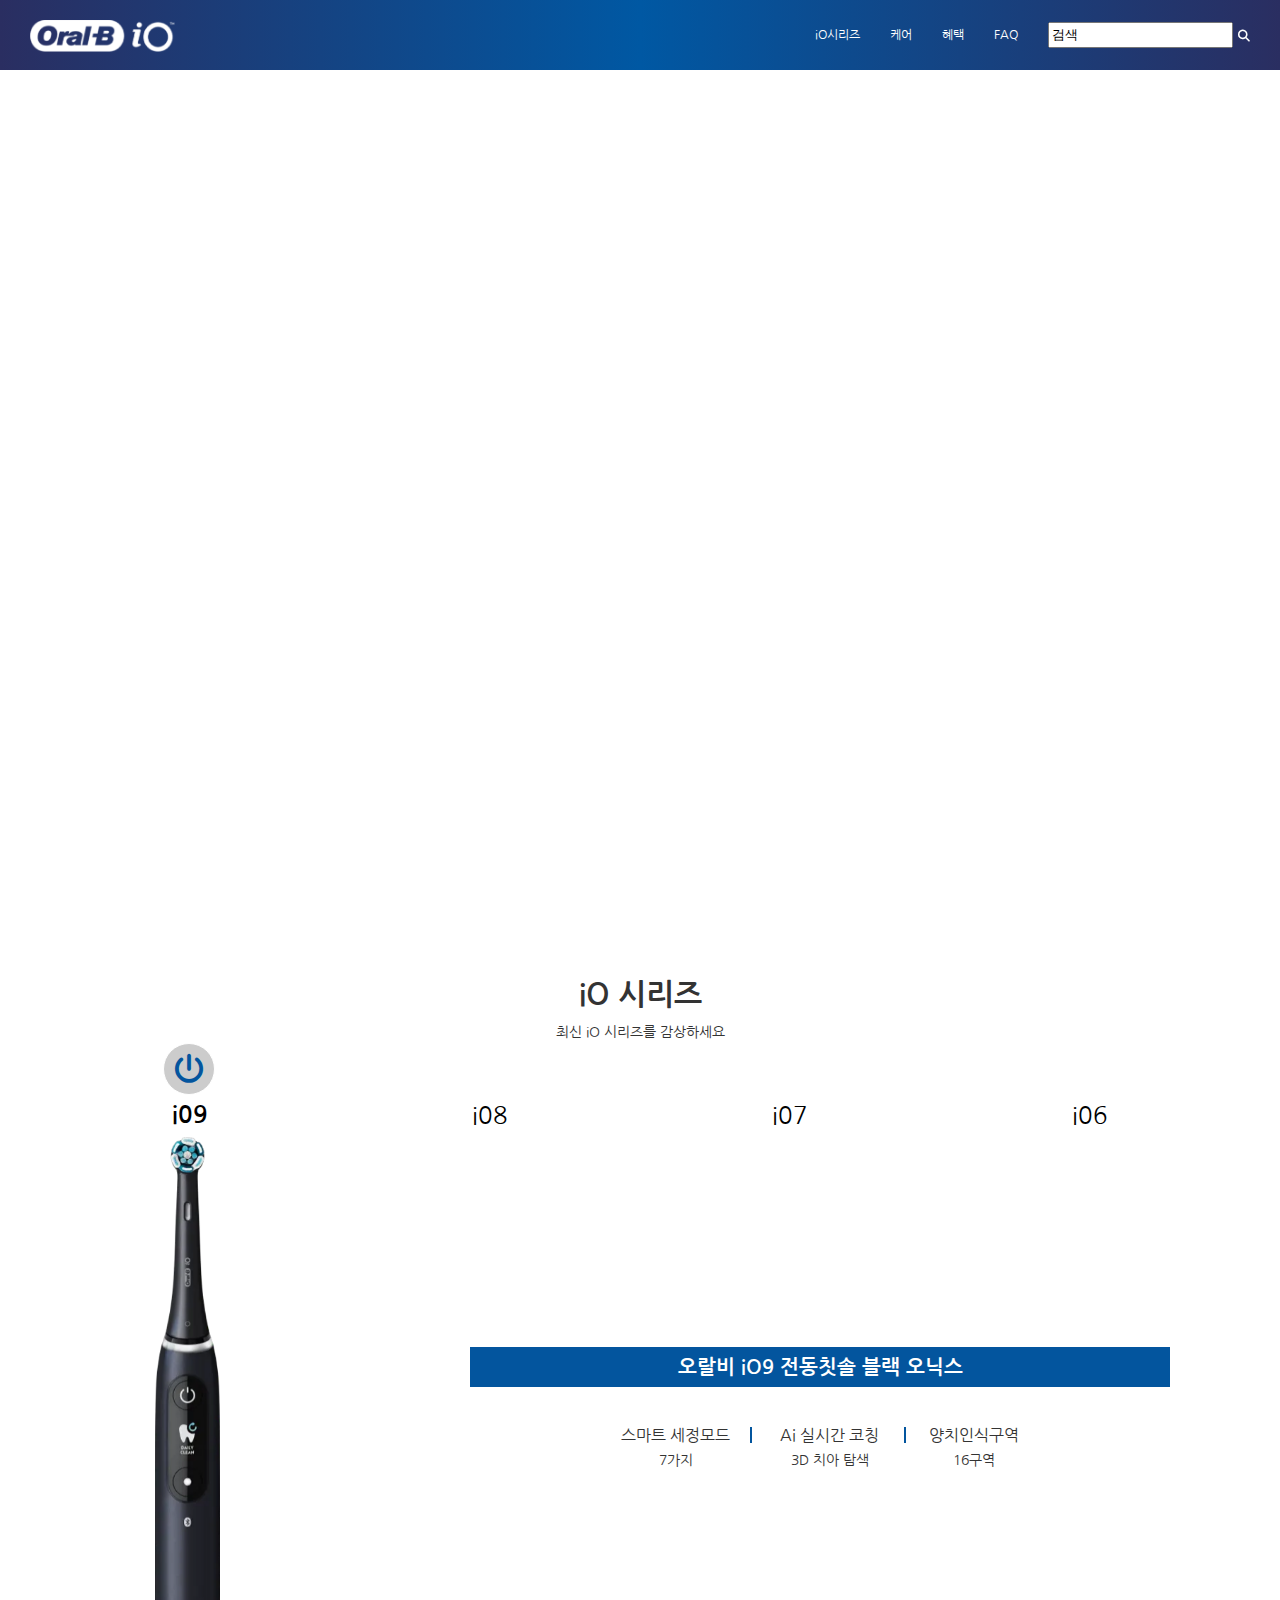
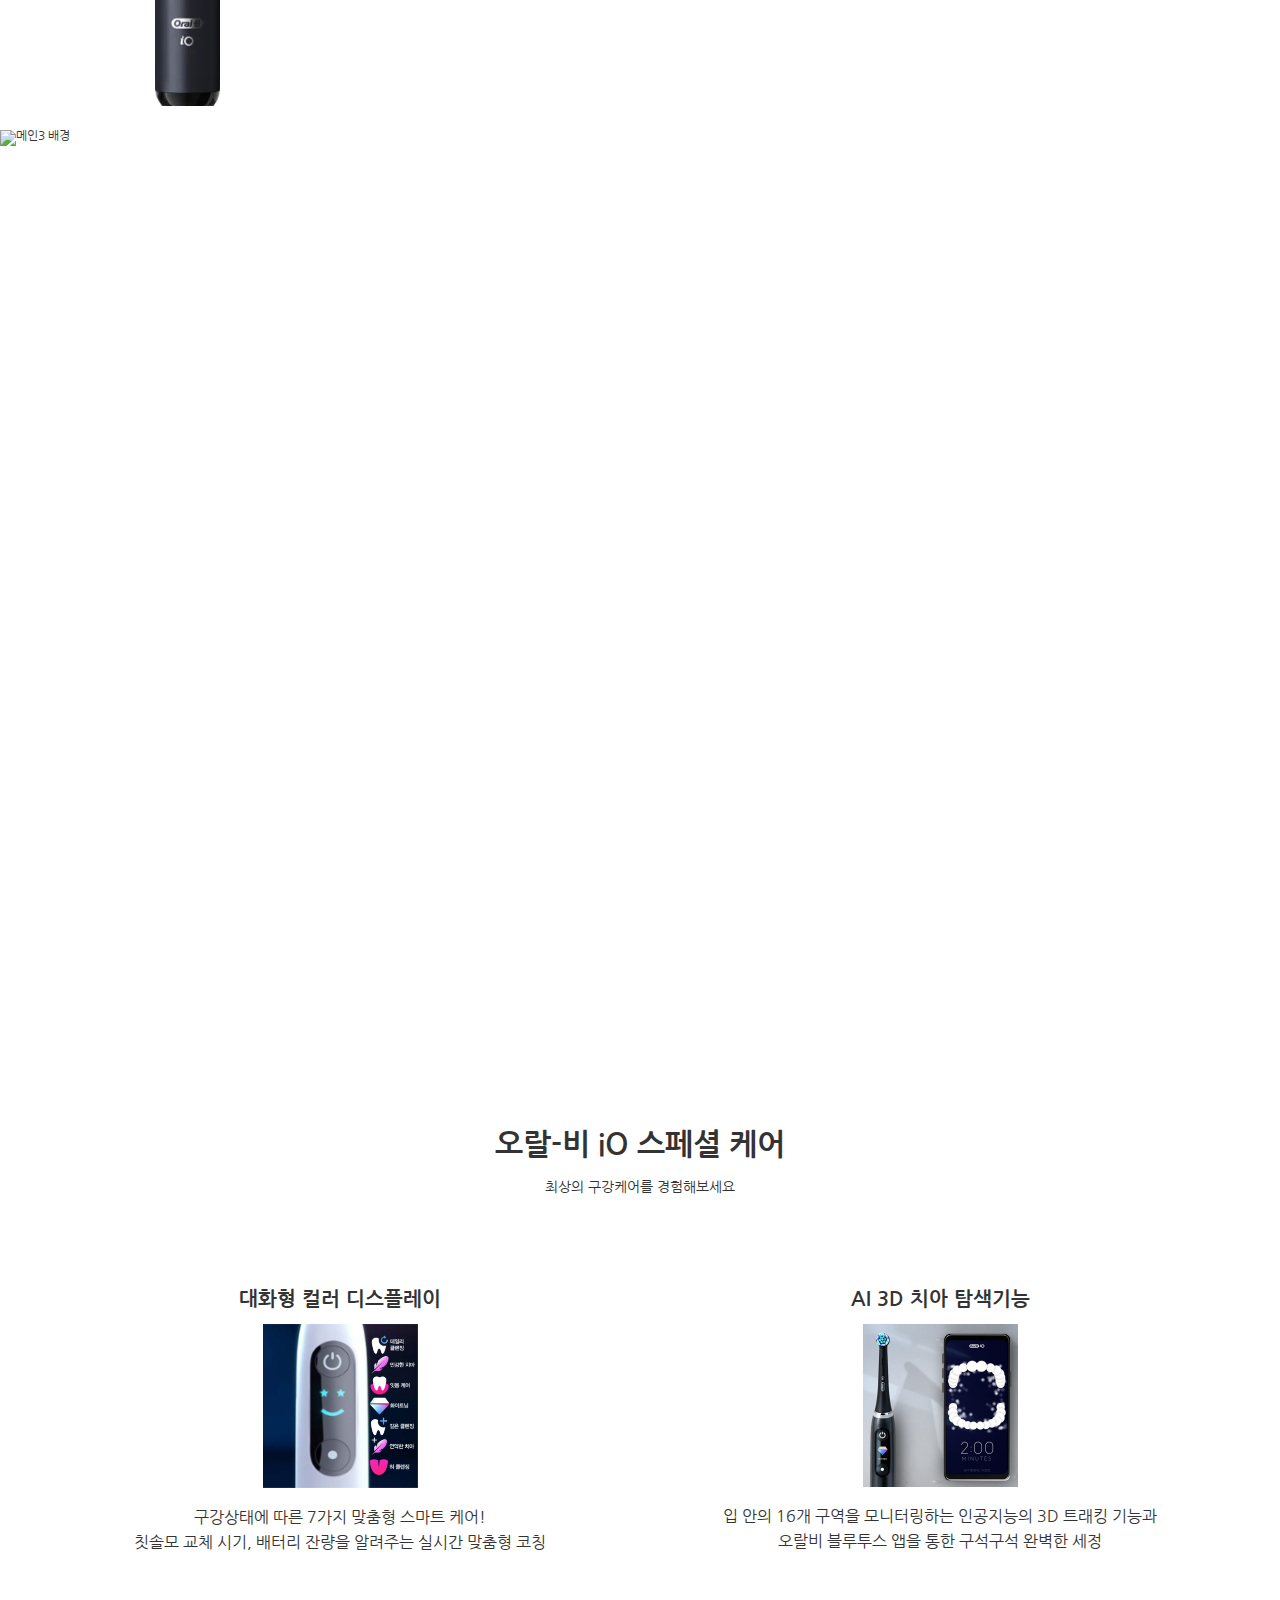
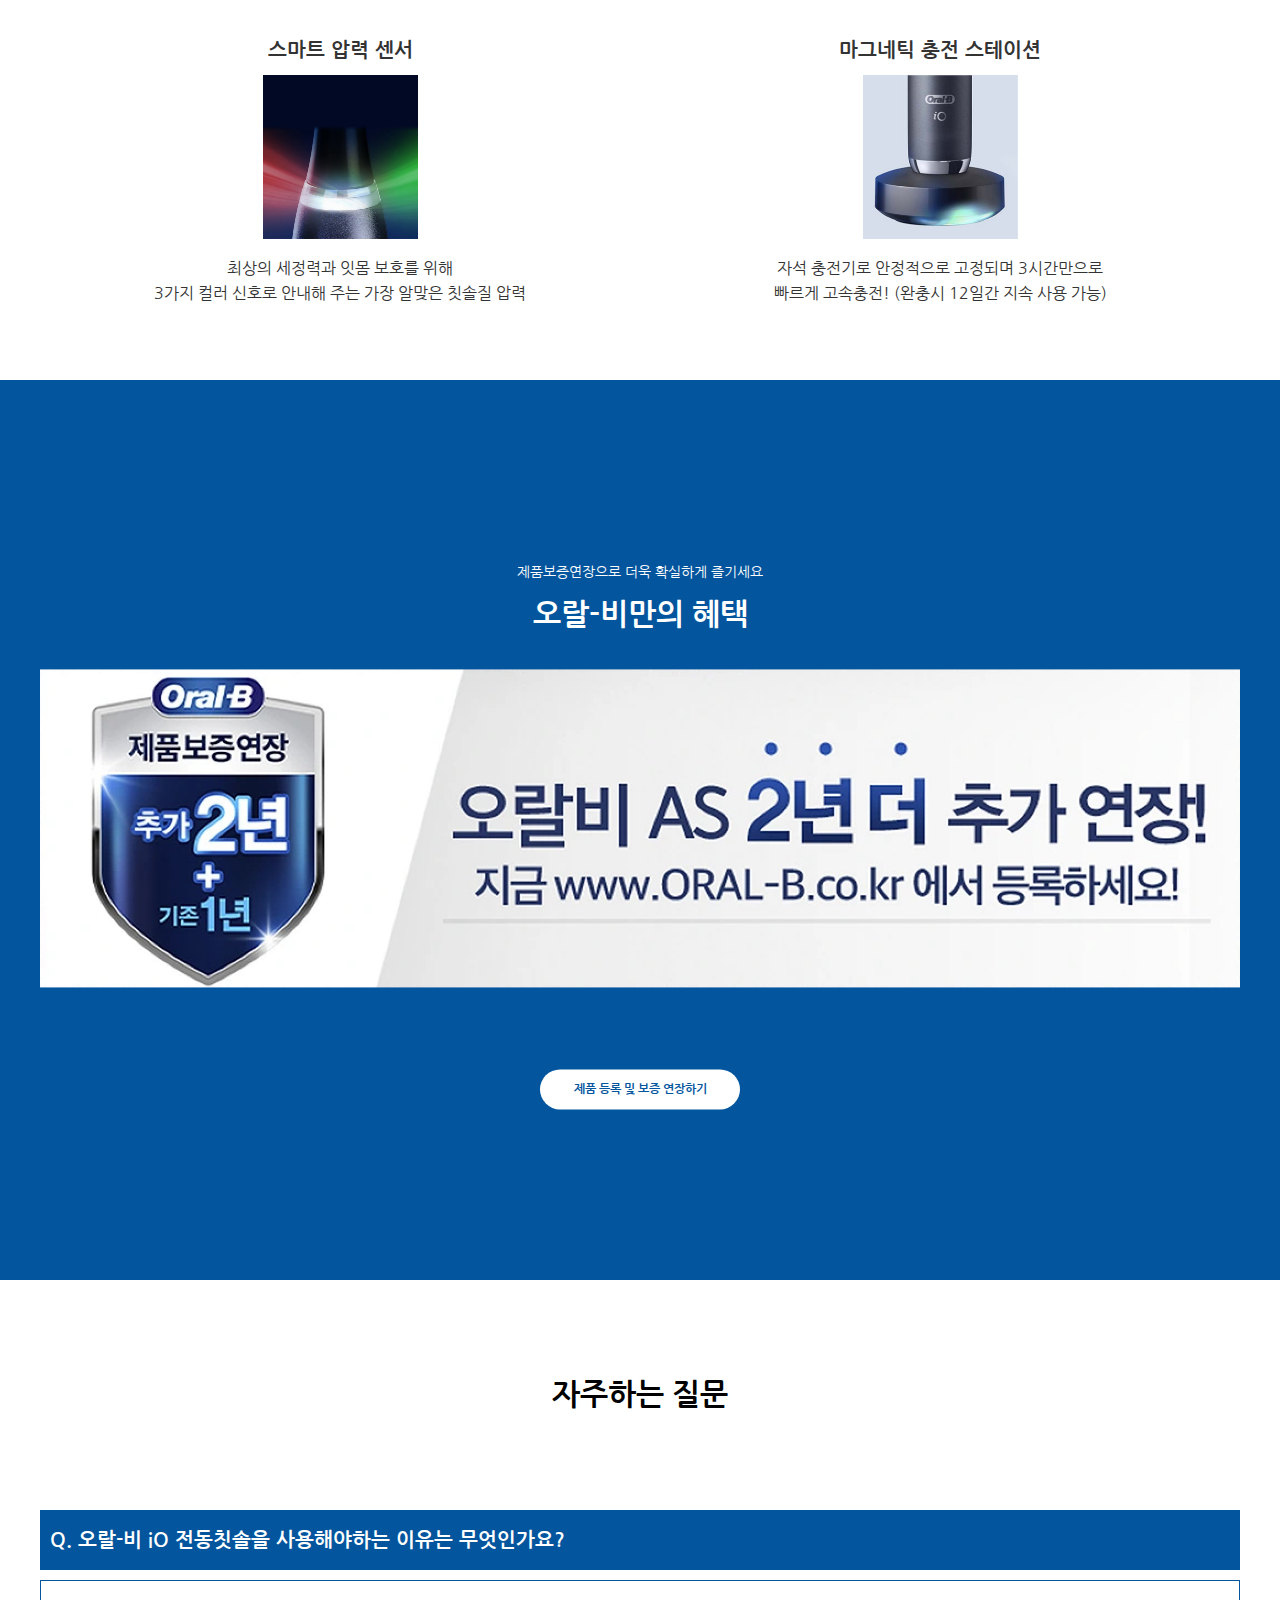
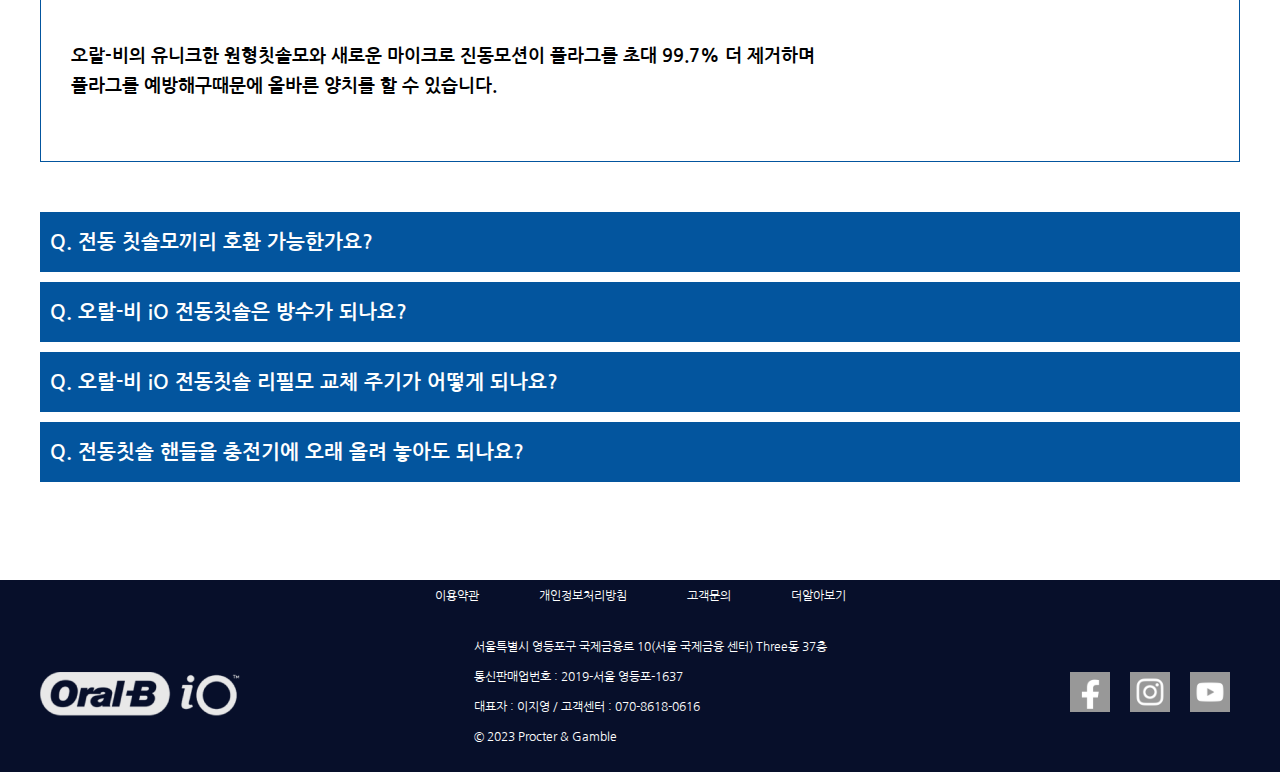
==== index.html @ 9d067ac3 "스크롤 레이아웃" ====
<!DOCTYPE html>
<html lang="en">
<head>
    <meta charset="UTF-8">
    <meta name="viewport" content="width=device-width, initial-scale=1.0">
    <title>오랄비</title>
    <!-- 초기화 -->
    <link rel="stylesheet" href="./css/reset.css" type="text/css">

    <!-- 기본 css -->
    <link rel="stylesheet" href="./css/base.css" type="text/css">

    <!-- 메인 css -->
    <link rel="stylesheet" href="./css/main.css" type="text/css">

    <!-- 아이콘폰트 -->
    <link rel="stylesheet" href="https://cdnjs.cloudflare.com/ajax/libs/font-awesome/6.4.0/css/all.min.css" type="text/css">

    <!-- 접두사를 자동으로 붙여주는 스크립트 -->
    <script src="./script/prefixfree.min.js"></script>

    <!-- 제이쿼리 라이브러리 cdn방식-->
    <script src="https://ajax.googleapis.com/ajax/libs/jquery/1.8/jquery.min.js"></script> 
</head>
<body>
    <!-- 헤더 -->
    <header>
        <h1>
            <a href="index.html" title="오랄비 바로가기">
                <img src="./images/hd_logo.png" alt="로고">
            </a>
        </h1>
        <nav>
            <ul class="gnb">
                <li><a href="#" title="iO시리즈 바로가기">iO시리즈</a></li>
                <li><a href="#" title="케어 바로가기">케어</a></li>
                <li><a href="#" title="혜택 바로가기">혜택</a></li>
                <li><a href="#" title="FAQ 바로가기">FAQ</a></li>

                <input type="text" value="검색" id="search">
                <label for="search">
                    <i class="fa-solid fa-magnifying-glass"></i>
                </label>
            </ul>
        </nav>


        <!-- 원형내비게이션 -->
            <ul class="lnb">
                <li><div class="bar">&nbsp;</div><a href="#main_2">iO</a></li>
                <li><div class="bar">&nbsp;</div><a href="#main_3">광고</a></li>
                <li><div class="bar">&nbsp;</div><a href="#main_4">케어</a></li>
                <li><div class="bar">&nbsp;</div><a href="#main_5">혜택</a></li>
                <li><div class="bar">&nbsp;</div><a href="#main_6">FAQ</a></li>
            </ul>
            
        
    </header>
    <!-- 5번 -->
    <script>
        const header01 = document.querySelector('header');

        window.addEventListener('scroll', function(){
            sPos = window.pageYOffset;
            if(sPos>=70){
                header01.className = 'headerUp';
            }else{
                header01.classList.remove='headerUp';
                header01.className='headerDown';
            }

        });


        $(document).ready(function(){
            $(window).scroll(function(){
                let sPos = $(window).scrollTop();

                // 스크롤 값에 맞게 lnb 색깔 바뀌기
                $('.lnb').hide();
                if(sPos>700){
                $('.lnb').show();
                }else{
                $('.lnb').hide();
                }

                // 스크롤 값에 맞게 파란색 원 바뀌기
                if(sPos>700){
                    $('.lnb>li').removeClass('lnb_act2');

                    $('.lnb>li:first-child').addClass('lnb_act');

                }
               if(sPos>1700){
                    $('.lnb>li').removeClass('lnb_act');

                    $('.lnb>li:nth-child(2)').addClass('lnb_act2');
                }
                if(sPos>2600){
                    $('.lnb>li').removeClass('lnb_act2');

                    $('.lnb>li:nth-child(3)').addClass('lnb_act');
                }
                if(sPos>3600){
                   $('.lnb>li').removeClass('lnb_act');

                    $('.lnb>li:nth-child(4)').addClass('lnb_act2');
                }
                if(sPos>4500){
                    $('.lnb>li').removeClass('lnb_act2');

                    $('.lnb>li:last-child').addClass('lnb_act');
                }

            });
        });
    </script>



    <!-- 메인 -->
    <main>
        <!-- 메인1 -->
        <section class="main1_wrap">
            <article class="main1">
                <h2>메인 비디오</h2>
                <video id="main1_bg" src="./images/main_vid.mp4" autoplay loop muted playsinline>
                    <track kind="captions" src="./caption/main1_subtitle.vtt" srclang="ko" label="jejuvid" default>
                    <strong> "이 브라우저는 video 태그를 지원하지 않습니다."</strong>
                </video>
                    <div class="main1_div">
                        <p id="main1_txt1">집에서 경험하는</p>
                        <p id="main1_txt2">프로페셔널한 케어</p>
                        <div class="img_box" >
                            <img id="main1_txt3" src="./images/hd_logo.png" alt="오랄비 iO로고">
                        </div>   
                    </div>
                    <!-- 스크롤 -->
                    <div class="scroll">
                        <i class="fa-solid fa-computer-mouse"></i><br>
                        <i class="fa-solid fa-chevron-down"></i>
                    </div>
                    
            </article>
        </section>

        
        <!-- 메인 1 글자 날라오기 스크립트 -->
        <script>
            document.addEventListener('DOMContentLoaded', function(){
                let main1_txt1 = document.querySelector('#main1_txt1');

                let main1_txt2 = document.querySelector('#main1_txt2');
                
                let main1_txt3 =document.querySelector('#main1_txt3');

                let main1_bg = document.querySelector('#main1_bg');

                let main1_scroll;


                //윈도우에 스크롤이 생기면 할 일
                window.addEventListener('scroll', ()=>{
                    main1_scroll = window.pageYOffset;
                    console.log(main1_scroll);

                    if(main1_scroll > 20){
                        main1_txt1.className = 'active1';//기존의 클래스를 모두 없애고 액티브 적용
                    }else{
                        main1_txt1.classList.remove = 'active1';
                    }
                    if(main1_scroll >70){
                        main1_txt2.className = 'active1';
                    }else{
                        main1_txt2.classList.remove = 'active1';
                    }
                    if(main1_scroll> 80){
                        main1_txt3.className = 'active1';
                    }else{
                        main1_txt3.classList.remove='active1'
                    }
                    
                });
            });

            $(document).ready(function(){

                function scrollDown(){
                    $('.scroll').animate({'top':'82%'},1500).animate({'top':'80%'});
                }
                let Timer = setInterval(scrollDown,1000)
            });
    </script>


        <!-- 메인 2 io 시리즈 소개 -->
        <section class="main2" id="main_2">
            <h2>iO 시리즈</h2>
            <p>최신 iO 시리즈를 감상하세요</p>
            <article class="main3_tab-content">
                    <h3>iO series</h3>
                    <div class="tab_wrapper">
                        <div class="tab_nav">
                            <span class="power">
                                <i class="fa-solid fa-power-off"></i>
                            </span>
                            <ul class="tab_menu">
                                <li class="io_act"><a href="#tab-1">i09</a></li>
                                <li><a href="#tab-2">i08</a></li>
                                <li><a href="#tab-3">i07</a></li>
                                <li><a href="#tab-4">i06</a></li>
                            </ul>
                            
                        </div>
    
                        <div id="tab-content">
                            <ul id="tab-1">
                                <li>
                                    <img src="./images/main3_01.png" alt="io09">
                                </li>
                                <li>
                                    <div class="io_right">
                                        <p>오랄비 iO9 전동칫솔 블랙 오닉스</p>
                                        <ul class="io_intro">
                                            <li>스마트 세정모드 <p>7가지</p></li>
                                            <li>Ai 실시간 코칭 <p>3D 치아 탐색</p> </li>
                                            <li>양치인식구역<p>16구역</p></li>
                                        </ul>
                                    </div>
                                </li>
                            </ul>

                            <ul id="tab-2">
                                <li>
                                    <img src="./images/main3_02.png" alt="io08">
                                </li>
                                <li>
                                    <div class="io_right">
                                        <p>오랄비 iO8 전동칫솔 바이올렛 아메트린</p>
                                        <ul class="io_intro">
                                            <li>스마트 세정모드 <p>6가지</p></li>
                                            <li>Ai 실시간 코칭  <p>일반 탐색</p></li>
                                            <li>양치인식구역 <p>6구역</p></li>
                                        </ul>
                                    </div>
                                </li>
                            </ul>

                            <ul id="tab-3">
                                <li>
                                    <img src="./images/main3_03.png" alt="io07">
                                </li>
                                <li>
                                    <div class="io_right">
                                        <p>오랄비 iO7 전동칫솔 화이트 알라바스터</p>
                                        <ul class="io_intro">
                                            <li>스마트 세정모드 <p>5가지</p></li>
                                            <li>Ai 실시간 코칭 <p>일반 탐색</p></li>
                                            <li>양치인식구역 <p>6구역</p></li>
                                        </ul>
                                    </div>
                                </li>
                            </ul>

                            <ul id="tab-4">
                                <li>
                                    <img src="./images/main3_04.png" alt="io06">
                                </li>
                                <li>
                                    <div class="io_right">
                                        <p>오랄비 iO6 전동칫솔 그레이 오팔</p>
                                        <ul class="io_intro">
                                            <li>스마트 세정모드<p>4가지</p></li>
                                            <li>Ai 실시간 코칭<p>일반 탐색</p></li>
                                            <li>양치인식구역<p>6구역</p></li>
                                        </ul>
                                    </div><!--io_right end-->
                                </li>
                            </ul>
                        </div><!--tab-content end-->
                    </div><!--tab_wrapper end-->
            </article>
        </section>        
            <!-- 메인2 탭컨텐츠 스크립트 -->
            <script>
            const tabMenu = document.querySelectorAll('.tab_menu > li');
            const tabContent = document.querySelectorAll('#tab-content > ul');
            const power = document.querySelector('.power');

            //iO9를 클릭했을 때, 모든 div들이 안보인 뒤에, 선택한 것만 보이게 하기
            //showContent함수
            function showContent(num){
                tabContent.forEach(function(tab_txt){//탭컨텐트의 div를 tab_txt로,,,
                    tab_txt.style.display = 'none';
                });
                tabContent[num].style.display = 'block';
            }
            //맨 첫번째 iO9만 보이게 하기
            showContent(0);


            //iO9글자 클릭이벤트 걸기(반복문)
            tabMenu.forEach(function(tab_txt, idx){
                tab_txt.addEventListener('click', function(e){//e=매개변수
                    e.preventDefault();//a링크의 기본 기능 막기
                    showContent(idx);
                    movePower(idx); 
                });
            });

            //power 움직이는 함수
            function movePower(num){//숫자가 들어오면
                let newLeft = tabMenu[num].offsetLeft;
                let newWidth = tabMenu[num].offsetWidth;
                console.log(newLeft, newWidth);

                power.style.left = newLeft + 'px';
                power.style.width = newWidth +'px';
            }


            // iO글자 굵게하기
            $(document).ready(function(){
                $('.tab_menu>li').click(function(){
                    $(this).siblings().removeClass('io_act');
                    $(this).addClass('io_act');
                    
                });
            });
            </script> 




        <!-- 메인 3 프로패셔널 -->
        <article class="main3" id="main_3">
            <h2>프로페셔널</h2>
            <img src="./images/main2_vid.gif" alt="메인3 배경">
            <div class="main3_div">
                <p id="main3_txt1">유니크한 <span>원형칫솔모</span>와<br><span>마이크로 진동모션</span>으로</p>
                <p id="main3_txt2">플라그를 <span>99.7%</span> 더 제거</p>
                    
            </div>
        </article>


        <!-- 메인3 글자 날라오기 스크립트-->
        <script>
            document.addEventListener('DOMContentLoaded', function(){
                let main3_txt1 = document.querySelector('#main3_txt1');

                let main3_txt2 = document.querySelector('#main3_txt2');
                
                let main3_txt3 =document.querySelector('#main3_txt3');

                let main3_bg = document.querySelector('#main3_bg');

                let main3_scroll;


                //윈도우에 스크롤이 생기면 할 일
                window.addEventListener('scroll', ()=>{
                    main3_scroll = window.pageYOffset;
                    console.log(main3_scroll);

                    if(main3_scroll > 1452){
                        main3_txt1.className = 'active';//기존의 클래스를 모두 없애고 액티브 적용
                    }else{
                        main3_txt1.classList.remove = 'active';
                    }
                    if(main3_scroll >1752){
                        main3_txt2.className = 'active';
                    }else{
                        main3_txt2.classList.remove = 'active';
                    }
                });
            });
    </script>
    


    <!-- 메인 4 -->
    <article class="main4" id="main_4">
        <h2>오랄-비 iO 스페셜 케어</h2>
        <p>최상의 구강케어를 경험해보세요</p>
        <ul class="main4_box">
            <li>
                <p class="box_title">대화형 컬러 디스플레이</p>
                <img src="./images/main4_01.png" alt="컬러디스플레이">
                <p class="box_p">구강상태에 따른 7가지 맞춤형 스마트 케어!<br>
                    칫솔모 교체 시기, 배터리 잔량을 알려주는 실시간 맞춤형 코칭</p>
            </li>
            <li>
                <p class="box_title">AI 3D 치아 탐색기능</p>
                <img src="./images/main4_02.png" alt="컬러디스플레이">
                <p class="box_p">입 안의 16개 구역을 모니터링하는 인공지능의 3D 트래킹 기능과<br>
                    오랄비 블루투스 앱을 통한 구석구석 완벽한 세정</p>
            </li>
            <li>
                <p class="box_title">스마트 압력 센서</p>
                <img src="./images/main4_03.png" alt="컬러디스플레이">
                <p class="box_p">최상의 세정력과 잇몸 보호를 위해<br>
                    3가지 컬러 신호로 안내해 주는 가장 알맞은 칫솔질 압력</p>
            </li>
            <li>
                <p class="box_title">마그네틱 충전 스테이션</p>
                <img src="./images/main4_04.png" alt="컬러디스플레이">
                <p class="box_p">자석 충전기로  안정적으로 고정되며 3시간만으로<br>
                    빠르게 고속충전! (완충시 12일간 지속 사용 가능)</p>
            </li>
        </ul>
    </article>



    <!-- 메인 5 -->
    <section class="main5" id="main_5">
        <h2>오랄-비만의 혜택</h2>
        <article>
            <h3>오랄-비만의 혜택</h3>
            <div class="main5_box">
                <p>제품보증연장으로 더욱 확실하게 즐기세요</p>
                <img src="./images/main5_img.jpg" alt="제품보증연장">
                <a href="#" title="제품 등록 및 보증 연장하기">제품 등록 및 보증 연장하기</a>
            </div>
        </article>
        
    </section>


    <!-- 메인 6 -->
        <section class="main6" id="main_6">
            <h2>자주하는 질문</h2>
            
            <div class="ex1 active">
                <div class="ex1-title">
                    <p>Q. 오랄-비 iO 전동칫솔을 사용해야하는 이유는 무엇인가요?</p>
                </div>
                <div class="ex1-body" id="thisone">
                    <p>오랄-비의 유니크한 원형칫솔모와 새로운 마이크로 진동모션이 플라그를 초대 99.7% 더 제거하며<br>플라그를 예방해구때문에 올바른 양치를 할 수 있습니다.</p>
                </div>
            </div>
            <div class="ex1">
                <div class="ex1-title">
                    <p>Q. 전동 칫솔모끼리 호환 가능한가요?</p>
                </div>
                <div class="ex1-body">
                    <p>iO시리즈 전동칫솔은 얼티밋 클린 / 젠틀 케어 리필모와 호환 가능합니다. <br>iO 시리즈를 제외한 모든 전동칫솔은 초미세요 / 크로스 액션 / 프리시즌 클린 / 3D 화이트 / 퓨어클린 차콜 <br>리필모와 호환 가능합니다.</p>
                </div>
            </div>
            <div class="ex1">
                <div class="ex1-title">
                    <p>Q. 오랄-비 iO 전동칫솔은 방수가 되나요?</p>
                </div>
                <div class="ex1-body">
                    <p>오랄비 전동칫솔은 생활방수 제품이며, 짧은 시간동안 흐르는 물에 제품을 세척할 수 있는<br>수준으로 방수 설계가 되어있습니다. 따라서 오랜시간 담그면 방수 기능이 저하될 수 있습니다.</p>
                </div>
            </div>
            <div class="ex1">
                <div class="ex1-title">
                    <p>Q. 오랄-비 iO 전동칫솔 리필모 교체 주기가 어떻게 되나요?</p>
                </div>
                <div class="ex1-body">
                    <p>오랄비 전동칫솔모에는 칫솔모의 교체시기를 알려주는 파란색 인디케이터 칫솔모가 있습니다.<br>칫솔모의 파란색 부분이 반정도 없어질 때쯤 칫솔모를 교체해주시면 됩니다.</p>
                </div>
            </div>
            <div class="ex1">
                <div class="ex1-title">
                    <p>Q. 전동칫솔 핸들을 충전기에 오래 올려 놓아도 되나요?</p>
                </div>
                <div class="ex1-body">
                    <p>오랄비 전동칫솔 제품의 충전 완료시간은 최소 24시간이 걸리며, 전동칫솔을 사용하지 <br>않을 때 충전기에 올려놓으셔도 무방합니다. 충전이 완료된 후에 충전기는 콘센트에서<br>최소한의 에너지만 공급받습니다.</p>
                </div>
            </div>
        </section>
        <script>
            let ex1 = document.querySelectorAll('.ex1');
            for(var ex of ex1){//ex마다 할 일
                ex.addEventListener('click', function(){
                    hideAll();//모두 숨기기
                    this.classList.add('active');//클래스 추가

                });
            }
            function hideAll(){//하이드 함수가 할 일
                for(q of ex1){
                    q.classList.remove('active');//모두 안보이게
                }
            }
        </script>
    </main>



    <!-- 푸터 -->
    <footer>
        <div class="f_top">
            <nav class="f_lnb">
                <ul>
                    <li><a href="#" title="이용약관">이용약관</a></li>
                    <li><a href="#" title="개인정보처리방침">개인정보처리방침</a></li>
                    <li><a href="#" title="고객문의">고객문의</a></li>
                    <li><a href="#" title="더알아보기">더알아보기</a></li>
                </ul>
            </nav>
        </div>
        <div class="f_bottom">
            <h3>
                <a href="index.html" title="메인페이지 이동">
                    <img src="./images/ft_logo.png" alt="하단로고">
                </a>
            </h3>
            <address>
                <ul>
                    <li>서울특별시 영등포구 국제금융로 10(서울 국제금융 센터) Three동 37층</li>
                    <li>통신판매업번호 : 2019-서울 영등포-1637</li>
                    <li>대표자 : 이지영 / 고객센터 : 070-8618-0616 </li>
                    <li>© 2023 Procter & Gamble</li>
                </ul>
            </address>
            <ul class="sns">
                <li><a href="#" title="페이스북 바로가기"><img src="./images/sns_1.jpg" alt="페이스북"></a></li>
                <li><a href="#" title="인스타 바로가기"><img src="./images/sns_2.jpg" alt="인스타"></a></li>
                <li><a href="#" title="유튜브 바로가기"><img src="./images/sns_3.jpg" alt="유튜브"></a></li>
            </ul>
            

        </div>
        
        

    </footer>
</body>
</html>
---- css/base.css ----
@charset "utf-8";

/* base.css */
@import url('https://fonts.googleapis.com/css2?family=Nanum+Gothic:wght@400;700;800&display=swap');

body{
    font-family: 'Nanum Gothic', sans-serif;
    font-size: 12px;
    color: #333;
}
a{
    text-decoration: none;
    color: #333;
}
---- css/main.css ----
@charset "utf-8";

/* main.css */

/* 헤더서식 시작 */
header{
    width: 100%;height: 70px;
    position: fixed;
    left: 0;top: 0px;
    background: linear-gradient(to right,#2A2E61, #0058A3, #2A2E61);
    display: flex;
    justify-content: space-between;
    transition: 0.3s;
    z-index: 9999;
}
.headerUp{
    top: -70px;
}
.headerDown{
    top: 0;
}
h1{
    width: 145px;
    padding-left: 30px;
    padding-top: 20px;
}
h1 img{
    width: 100%;
}

.gnb{
    display: flex;
    line-height: 70px;
}
.gnb> li{
    padding-right: 30px;
}
.gnb> li:hover a{
    color: #C5FBFF;
}
.gnb>li>a{
    color: #fff;
}
#search{
    margin-top: 22px;
    height: 20px;
}
i.fa-magnifying-glass{
    padding-top: 30px;
    padding-right: 30px;
    color: #fff;
    padding-left: 5px;
}

/* 원형 내비게이션 */

.lnb{
    position: fixed;
    top: 50%;right: 10px;
    transform: translateY(-50%);
    text-align: center;
    font-size: 14px;
    display: none;
}
.lnb>li{
    width: 70px;height: 70px;
    line-height: 70px;
    
    border-radius: 50%;
    margin-bottom: 10px;
    position: relative;
}
.lnb>li::after{
    display: block;
    content: "";
    clear: both;
    width: 60px;height: 60px;
    border: 1px solid  #03559E;
    background: #fff;
    border-radius: 50%;
    position: absolute;
    top: 50%; left: 50%;
    transform: translate(-50%, -50%);
}
.lnb>li>a{
    display: block;
    color: #000;
    position: absolute;
    top: 50%; left: 50%;
    transform: translate(-50%, -50%);
    z-index: 4;
}

.lnb_act{
    background: conic-gradient(#bf17f9 0% 25%, transparent 25% 50%, #4293EC 50% 75%, transparent 75% 100%);
}
.lnb_act2{
    background: conic-gradient(transparent 0% 25%, #bf17f9 25% 50%,  transparent 50% 75%, #4293EC 75% 100%);
}









/* 메인서식 */

/* 메인1 */
main{}
.main1_wrap{
    position: relative;
    top: 70px;
    width: 100%;
    height: calc(100vh - 70px);
    overflow: hidden;
}
.main1{
    position: relative;
}
.main1>h2{
    display: none;
}
.main1>video{
    width: 100%;
}


/* 동영상 위 글자 */
.main1_div{
    line-height: 50px;
    position: absolute;
    left: 70%;
    top: 40%;
    color: #fff;
    
}
#main1_txt1{
    font-size: 30px;
    opacity: 0;
    transition: opacity 1s;
}
#main1_txt1.active1{
    opacity: 1;
}
#main1_txt2{
    font-size: 40px;
    font-weight: bold; 
    opacity:0;
    transition: opacity 1s;
}
#main1_txt2.active1{opacity: 1;
}

.img_box{
    padding-top: 50px;
    width: 300px;
}

.img_box>img{
    transition: opacity 1s;
    width: 100%; opacity:0;
}
#main1_txt3.active1{opacity: 1;
}

/* 스크롤 다운 */
.scroll{
    position: absolute;
    left: 50%;top:80%;
    transform: translateX(-50%);
    font-size: 24px;
    color: #fff;
    text-align: center;
}


/* 메인 2 iO 시리즈 */
.main2{
    width: 100%;
    height: 100vh;
    position: relative;
}
.main2>h2{
    padding-top: 150px !important;
}
h2{
    text-align: center;
    font-size: 30px;
}
.main2 > p, .main4 p, .main5 p{
    text-align: center;
    padding-top: 15px;
    font-size: 14px;
}
.main2 h3{display: none;
}
.main3_tab-content{
    width: 1200px;
    position: absolute;top: 65%;left: 50%; transform: translate(-50%, -50%);
}

.power{ 
    position: relative;
    display: block;
    transition:0.4s;
    left: 130px;
}

.power> i.fa-power-off{
    position: absolute;
    top: -60px;
    left: -7px;
    font-size: 30px;line-height: 50px;
    color: #03559E;background: rgba(0, 0, 0,0.2);
    border: 1px solid #fff;
    width: 50px;height: 50px;
    text-align: center;
    border-radius: 50%;
}

.tab_menu{
    display: flex;
    justify-content: space-around;
}

.tab_menu>li>a{
    font-size: 24px;
    color: #000000;
}
.io_act{
    font-weight: bold;
}
.tab_menu>li:hover a{
    font-weight: bold;
    color: #03559E;
}
#tab-content>ul>li{
    height: 600px;
    position: relative;
}
#tab-content>ul>li:first-child{
    float: left;
    width: 30%;
}
#tab-content>ul>li:last-child{
    width: 70%;
    float: right;
}
#tab-content img{
    width: 65px;
    position: absolute;
    left: 115px;top: 10px;
}

/* io시리즈 설명 부분 */
.io_right{
    width: 700px;height: 30px;
    position: absolute;
    top: 40%;left: 50%;
    transform: translate(-50%, -50%);
    background: #03559E;
    padding-top: 10px;
}
.io_right>p{
    text-align: center;
    font-size: 20px;
    color: #fff;
    font-weight: bold;
}

.io_intro{
    display: flex;
    justify-content: center;
    text-align: center;
}
.io_intro>li{
    font-size: 16px;
    position: relative;
    padding-top: 50px;
    padding-bottom: 50px;
}
.io_intro>li:not(:last-child){
    padding-right: 50px;
}
.io_intro>li:not(:first-child)::after{
    display: block;
    content: "";
    clear: both;
    width: 2px;
    height: 16px;
    background: #03559E;
    position: absolute;
    left: -25px;top: 50px;
}
.io_intro>li:nth-child(2)::after{
    left: -30px !important;
}
.io_intro>li>p{
    padding-top: 10px;
    font-size: 14px;
}



/* 메인 3 */
.main3{
    width: 100%;height: 100vh;
    position: relative;
    overflow: hidden;
}
.main3>h2{
    display: none;
}
.main3>img{
    width: 100%;
}
.main3_div{
    line-height: 50px;
    position: absolute;
    left: 70%;
    top: 40%;
    color: #fff;
    
}
#main3_txt1{
    font-size: 18px;
    opacity: 0;
    transition: opacity 1s;
    padding-bottom: 50px;
}
#main3_txt1 span{
    font-size: 25px !important;
    font-weight: bold;
}
#main3_txt1.active{
    opacity: 1;
}
#main3_txt2{
    font-size: 25px;
    font-weight: bold; 
    opacity:0;
    transition: opacity 1s;
}
#main3_txt2>span{
    font-size: 30px;
    color: #C5FBFF;
}
#main3_txt2.active{opacity: 1;
}

.img_box{
    padding-top: 50px;
    width: 300px;
}

.img_box>img{
    transition: opacity 1s;
    width: 100%; opacity:0;
}
#main3_txt3.active{opacity: 1;
}





/* 메인4 오랄비 스페셜 케어 */
.main4{
    width: 1200px;height: 100vh;
    margin: 0px auto;
    padding-bottom: 50px;
}
.main4>h2{
    padding-top: 100px !important;
}
.main4>p{
    padding-top: 20px;
    padding-bottom: 80px !important;
}
.main4_box{
    display: flex;
    flex-wrap: wrap;
}
.main4_box>li{
    width: 50%;
    text-align: center;
}
.main4_box>li:hover img{
    transform: scale(1.1);
}
.box_title{
    font-size: 20px !important;
    font-weight: bold;
    padding-bottom: 15px !important;
}
.main4_box .box_p{
    line-height: 25px;
    font-size: 16px;
    padding-bottom: 70px;
}
.main4_box>li>img{
    width: 155px;
}
.main4 p{
    padding-bottom: 30px;
}


/* 메인5 제품보증연장하기 */
.main5{
    width: 100%;height: 100vh;
    background: #03559E;
    position: relative;
    color: #fff;
    text-align: center;
}
.main5>h2{
    display: none;
}
.main5>article>h3{
    font-size: 30px;
    padding-top: 220px;
}
.main5>article{
    width: 1200px;
    margin: 0px auto;
}
.main5>article p{
    padding-bottom:90px !important;
}
.main5 .main5_box{
    width: 1200px;
    position: absolute;
    top: 50%;left: 50%;transform: translate(-50%,-50%);
}
.main5_box>img{
    width: 100%;
    padding-bottom: 80px;
}
.main5_box>a{
    margin: 0px auto;
    display: block;
    width: 200px;height: 40px;
    text-align: center;
    line-height: 40px;
    border-radius: 50px;
    background: #fff;
    color: #03559E;
    font-weight: bold;
    transition: 0.5s;
}
.main5_box>a:hover{
    background: #000;
    color: #fff;
}




/* 메인6 자주하는 질문 */
.ex1-body{
    display: none;
}
.active .ex1-body{/*액티브가 있으면 보이게 한다*/
    display: block;
}

.main6{
    width: 100%;height: 100vh;
}
.main6>h2{
    color: #000;
    text-align: center;
    font-weight: bold;
    font-size: 30px;
    padding:100px 0px
}

.ex1{
    width: 1200px;
    margin: 0px auto;
}

.ex1-title{
    cursor: pointer;
    font-size: 20px;
    color: #fff;
    padding: 20px 0px;
    background: #03559E;
    margin-bottom: 10px;   
    font-weight: bold; 
    text-indent: 10px;
    transition: 0.5s;
}
.ex1-title:hover{
    color: #000;
}
.ex1-body{
    margin-bottom: 50px;
    border: 1px solid #03559E;
    line-height: 30px;
    padding: 60px 30px;
    color: #000;
    font-size: 18px;
    font-weight: 700;
}



/* 푸터 */
footer{
    background: #070F2A;
    color: #fff;
}
.f_top{
    width: 1200px;
    margin: 0px auto;
}

.f_lnb >ul{
    display: flex;
    justify-content: center;
}
.f_lnb >ul>li{
    padding: 10px 30px;
}
.f_lnb a{
    color: #fff;
}

.f_bottom{
    width: 1200px;
    display: flex;
    justify-content: space-between;
    margin: 0px auto;
    padding: 20px;
}

.f_bottom img{
    position: relative;top: 40px;
    width: 200px;
}
address{
    font-style: normal;
    line-height: 30px;
}
.sns{
    display: flex;
}
.sns >li{
    width: 40px;
    padding: 0px 10px;
}
.sns img{
    width: 100%;
}
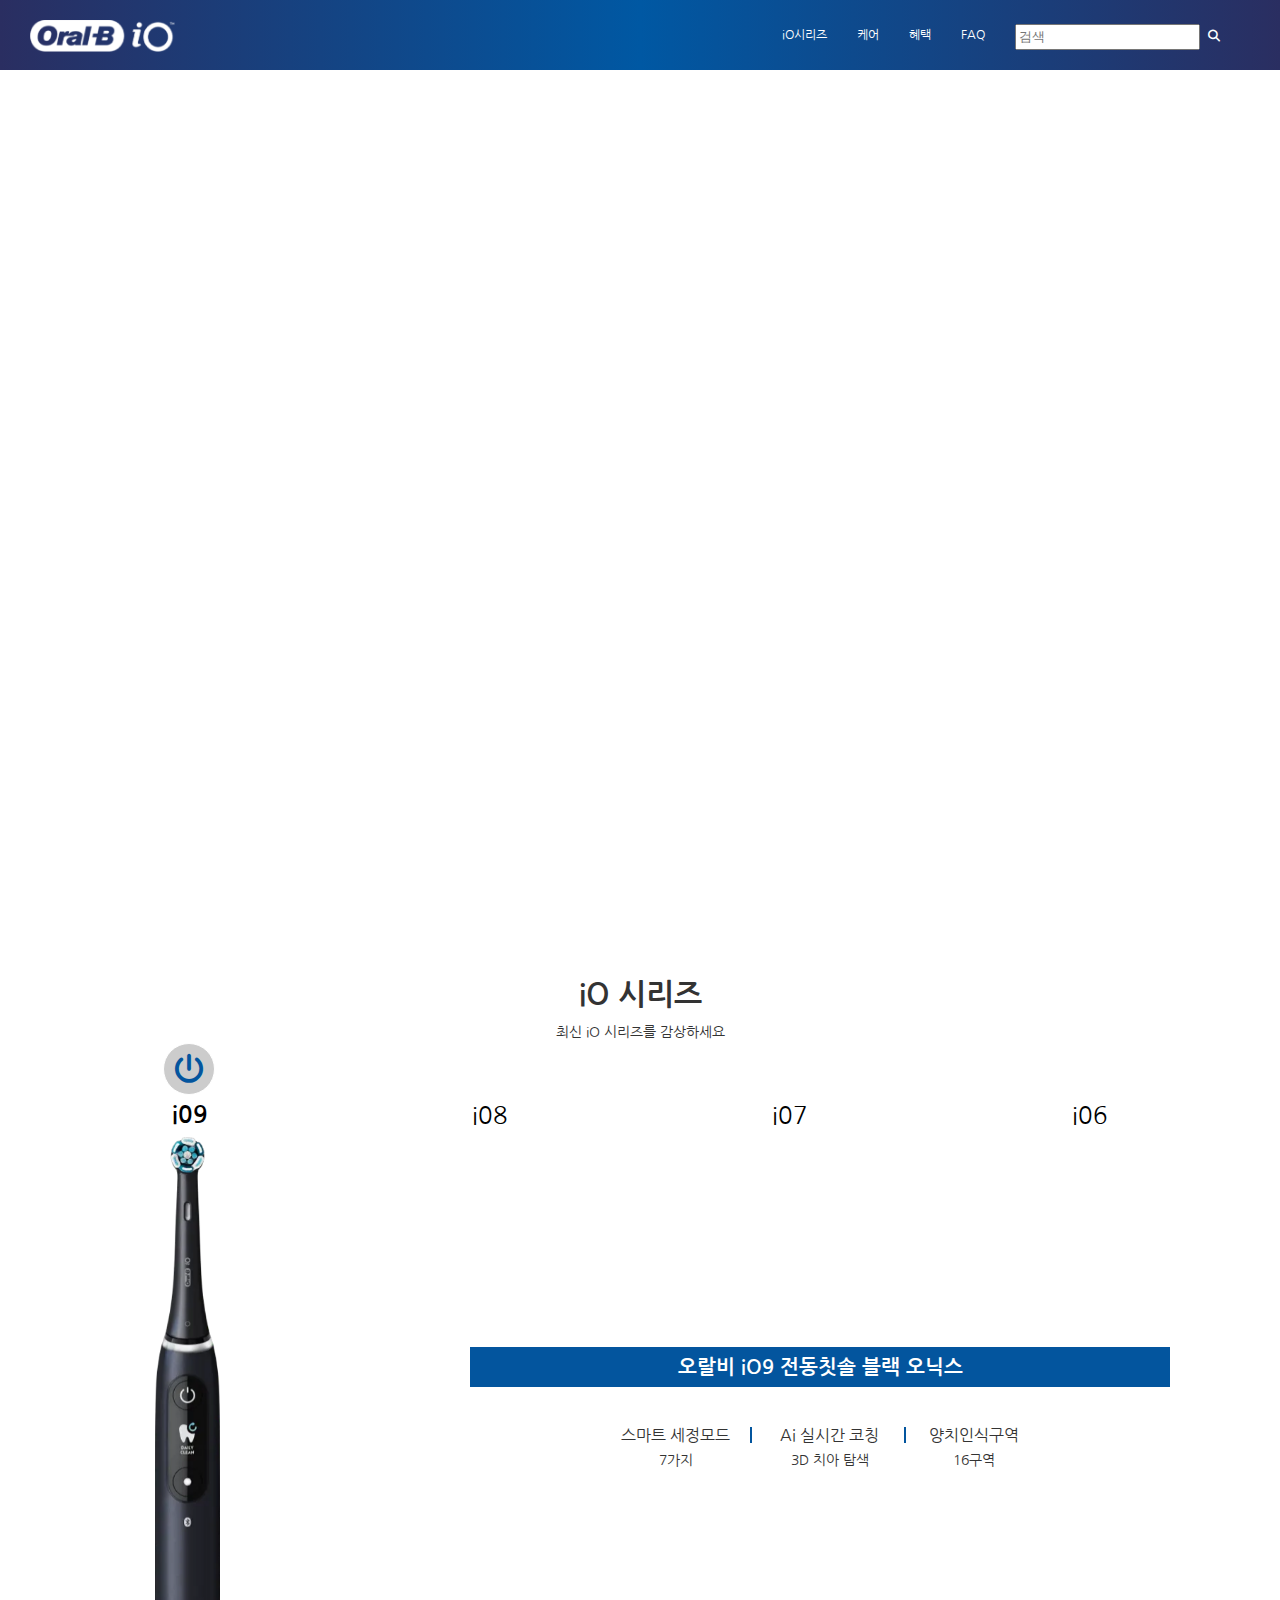
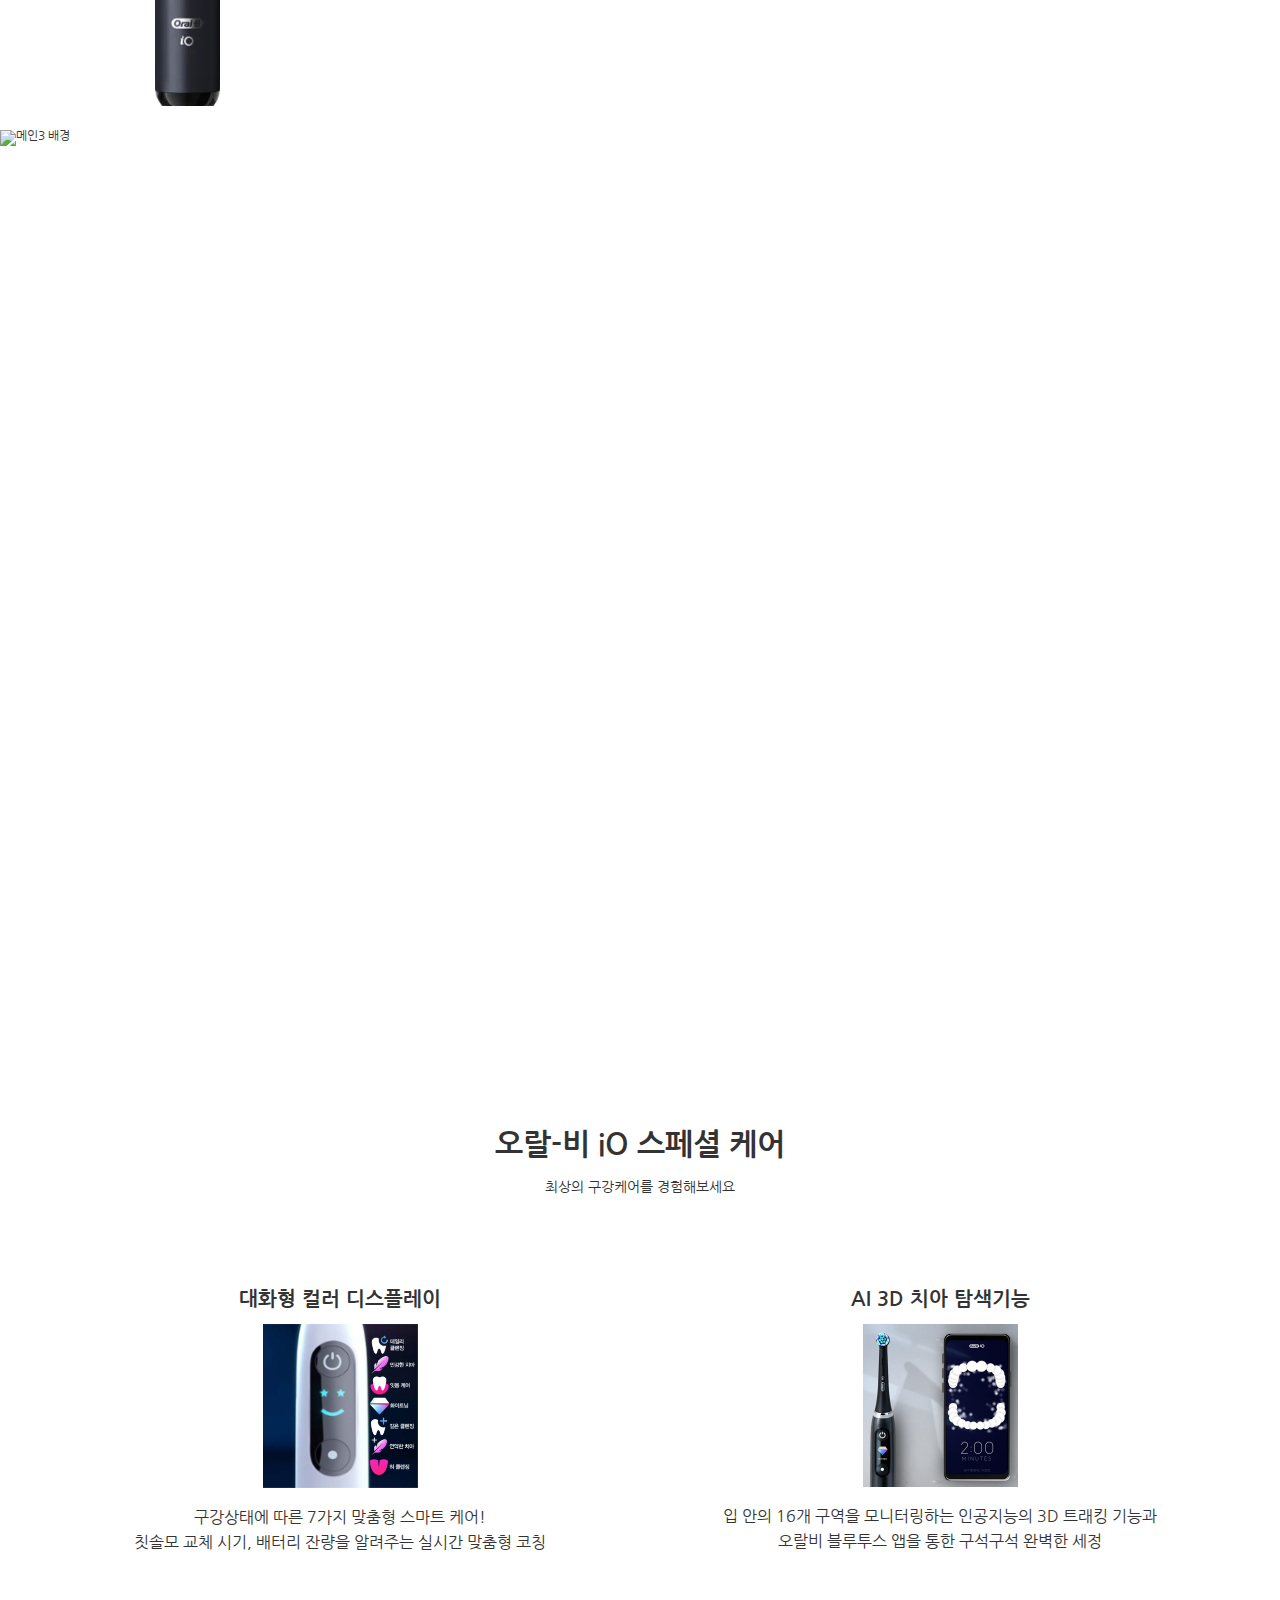
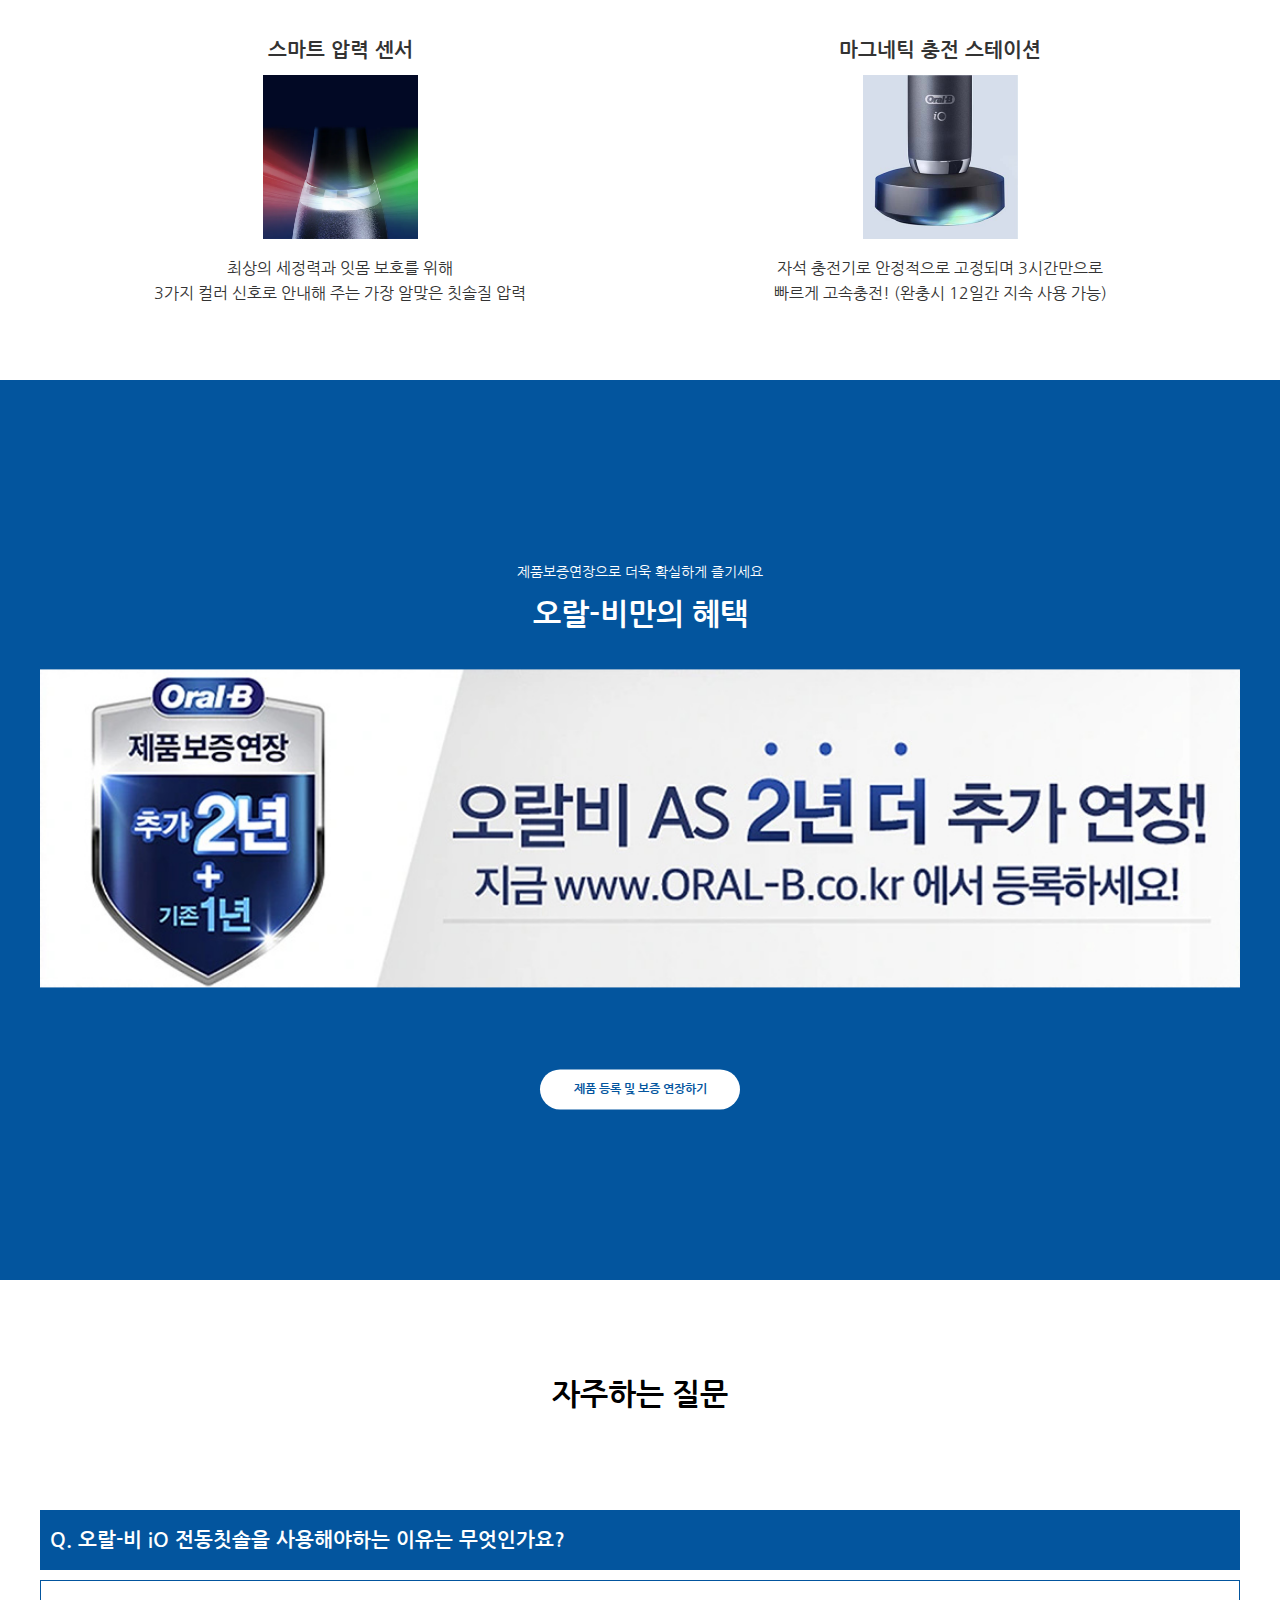
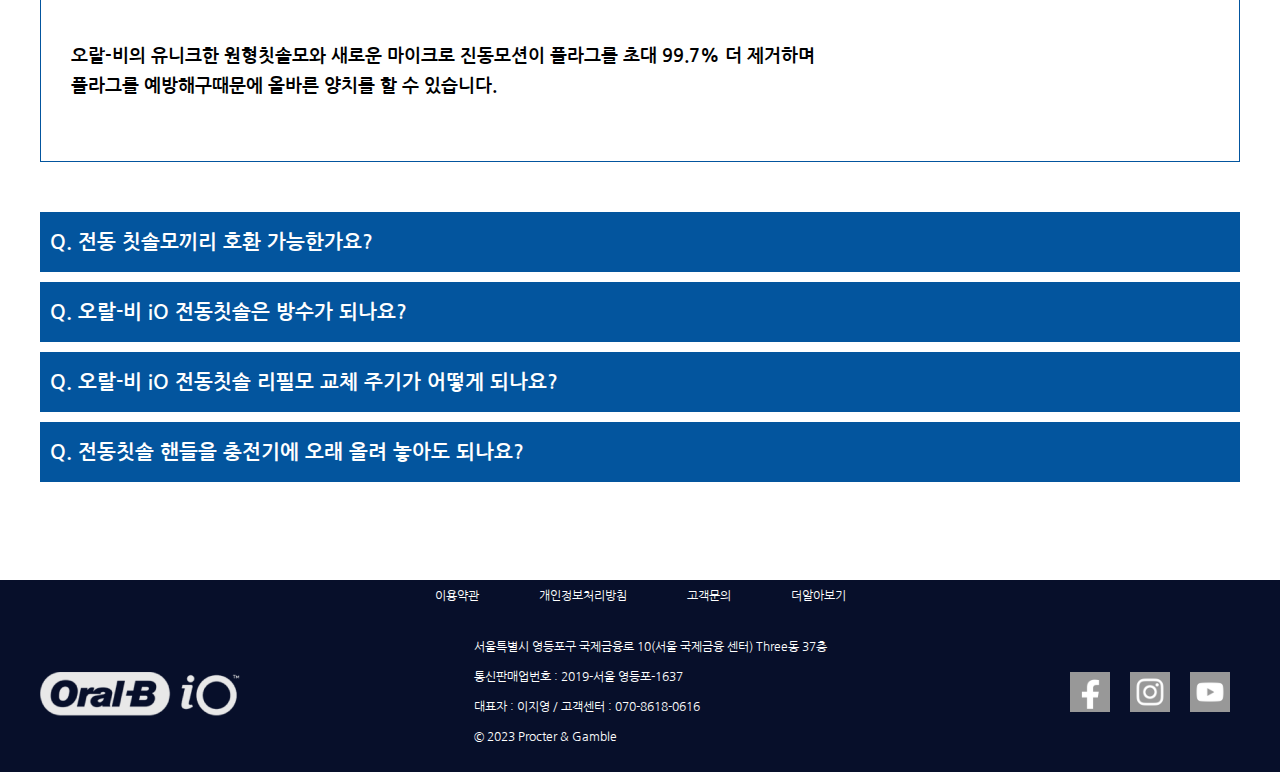
==== commit 536af856: "9.19" ====
--- a/index.html
+++ b/index.html
@@ -3,6 +3,7 @@
 <head>
     <meta charset="UTF-8">
     <meta name="viewport" content="width=device-width, initial-scale=1.0">
+    <link rel="shortcut icon" href="./images/favicon.ico" type="image/x-icon">
     <title>오랄비</title>
     <!-- 초기화 -->
     <link rel="stylesheet" href="./css/reset.css" type="text/css">
@@ -36,11 +37,16 @@
                 <li><a href="#" title="케어 바로가기">케어</a></li>
                 <li><a href="#" title="혜택 바로가기">혜택</a></li>
                 <li><a href="#" title="FAQ 바로가기">FAQ</a></li>
-
-                <input type="text" value="검색" id="search">
-                <label for="search">
-                    <i class="fa-solid fa-magnifying-glass"></i>
-                </label>
+                <li>
+                <fieldset>
+                    <legend>검색폼</legend>
+                        <input type="text" id="search" placeholder="검색" maxlength="50">
+                        <label for="search" class="fas fa-search">
+                            <span>검색버튼</span>
+                        </label>                
+                </fieldset>
+                    
+                </li>
             </ul>
         </nav>
 
--- a/css/main.css
+++ b/css/main.css
@@ -41,11 +41,16 @@
 .gnb>li>a{
     color: #fff;
 }
+fieldset>legend{
+    display: none;
+}
+fieldset span{
+    display: none;
+}
 #search{
-    margin-top: 22px;
     height: 20px;
 }
-i.fa-magnifying-glass{
+.fa-search{
     padding-top: 30px;
     padding-right: 30px;
     color: #fff;
@@ -92,10 +97,10 @@
 }
 
 .lnb_act{
-    background: conic-gradient(#bf17f9 0% 25%, transparent 25% 50%, #4293EC 50% 75%, transparent 75% 100%);
+    background-image: conic-gradient(transparent 0deg, #bf17f9 45deg, transparent 90deg, #4293EC 135deg, transparent 180deg,#bf17f9 225deg, transparent 270deg, #4293EC 315deg, transparent 360deg);
 }
 .lnb_act2{
-    background: conic-gradient(transparent 0% 25%, #bf17f9 25% 50%,  transparent 50% 75%, #4293EC 75% 100%);
+    background-image: conic-gradient(#4293EC 0deg, transparent 45deg, #bf17f9 90deg, transparent 135deg, #4293EC 180deg, transparent 225deg, #bf17f9 270deg, transparent 315deg, #4293EC 360deg);
 }
 
 
